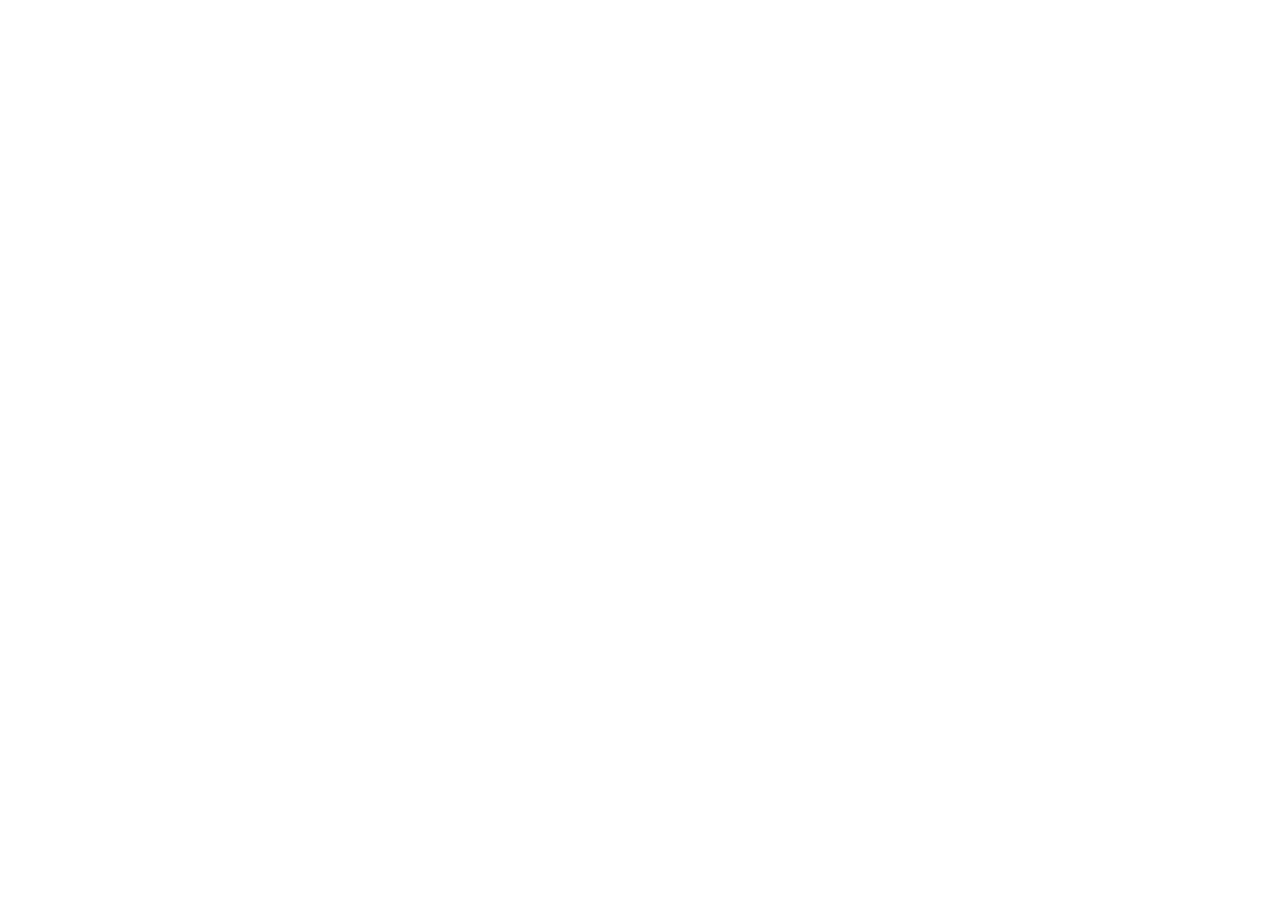
==== index.html @ 335eda8c "initial commit" ====
<!DOCTYPE html>
<html lang="en">
  <head>
    <meta charset="UTF-8" />
    <meta name="viewport" content="width=device-width, initial-scale=1.0" />
    <title>Expense Tracker</title>
    <link rel="stylesheet" href="style.css" />
  </head>
  <body>
    <script src="./app.js"></script>
  </body>
</html>
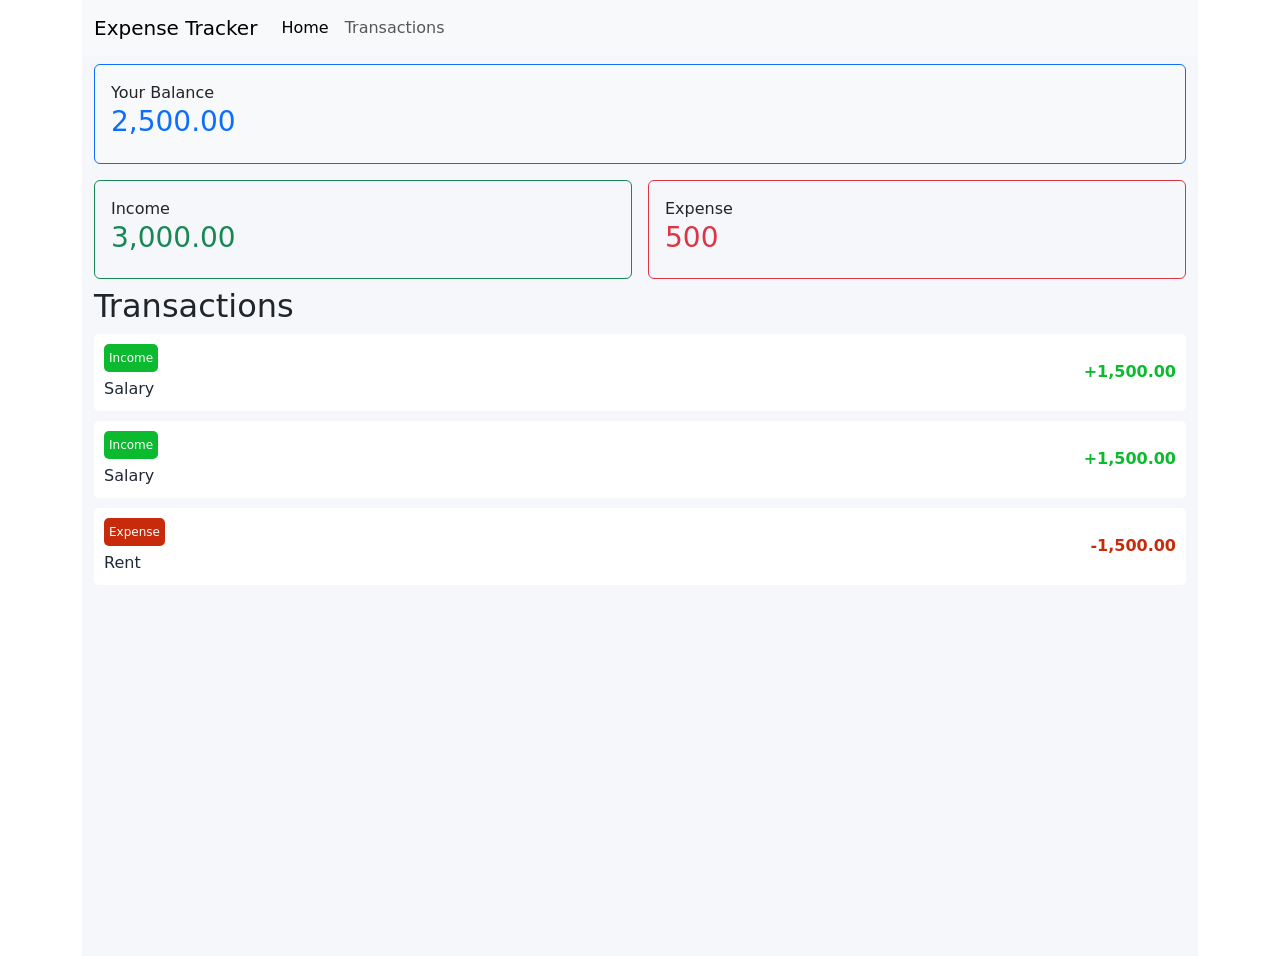
==== commit f4a77d17: "html & Css Added" ====
--- a/index.html
+++ b/index.html
@@ -5,8 +5,99 @@
     <meta name="viewport" content="width=device-width, initial-scale=1.0" />
     <title>Expense Tracker</title>
     <link rel="stylesheet" href="style.css" />
+    <link
+      href="https://cdn.jsdelivr.net/npm/bootstrap@5.0.2/dist/css/bootstrap.min.css"
+      rel="stylesheet"
+      integrity="sha384-EVSTQN3/azprG1Anm3QDgpJLIm9Nao0Yz1ztcQTwFspd3yD65VohhpuuCOmLASjC"
+      crossorigin="anonymous"
+    />
   </head>
   <body>
+    <div class="container">
+      <header>
+        <nav class="navbar navbar-expand-lg navbar-light bg-light">
+          <div class="container-fluid">
+            <a class="navbar-brand" href="#">Expense Tracker</a>
+            <button
+              class="navbar-toggler"
+              type="button"
+              data-bs-toggle="collapse"
+              data-bs-target="#navbarNavDropdown"
+              aria-controls="navbarNavDropdown"
+              aria-expanded="false"
+              aria-label="Toggle navigation"
+            >
+              <span class="navbar-toggler-icon"></span>
+            </button>
+            <div class="collapse navbar-collapse" id="navbarNavDropdown">
+              <ul class="navbar-nav">
+                <li class="nav-item">
+                  <a class="nav-link active" aria-current="page" href="#"
+                    >Home</a
+                  >
+                </li>
+                <li class="nav-item">
+                  <a class="nav-link" href="#">Transactions</a>
+                </li>
+              </ul>
+            </div>
+          </div>
+        </nav>
+      </header>
+      <main class="bg-container container">
+        <section class="d-flex flex-row flex-wrap">
+          <div class="border border-primary rounded bg-light my-2 p-3 w-100">
+            <span>Your Balance</span>
+            <h3 class="text-primary">2,500.00</h3>
+          </div>
+          <div
+            class="border border-success rounded my-2 me-2 p-3 flex-grow-1"
+            style="width: 40%"
+          >
+            <span>Income</span>
+            <h3 class="text-success">3,000.00</h3>
+          </div>
+          <div
+            class="border border-danger rounded my-2 ms-2 p-3 flex-grow-1"
+            style="width: 40%"
+          >
+            <span>Expense</span>
+            <h3 class="text-danger">500</h3>
+          </div>
+        </section>
+        <section>
+          <h2>Transactions</h2>
+          <ul>
+            <li class="transaction-item">
+              <div class="transaction-item-note">
+                <span class="type income">Income</span>
+                <span class="name">Salary</span>
+              </div>
+              <p class="amount green">+1,500.00</p>
+            </li>
+            <li class="transaction-item">
+              <div class="transaction-item-note">
+                <span class="type income">Income</span>
+                <span class="name">Salary</span>
+              </div>
+              <p class="amount green">+1,500.00</p>
+            </li>
+            <li class="transaction-item">
+              <div class="transaction-item-note">
+                <span class="type expense">Expense</span>
+                <span class="name">Rent</span>
+              </div>
+              <p class="amount red">-1,500.00</p>
+            </li>
+          </ul>
+        </section>
+      </main>
+    </div>
     <script src="./app.js"></script>
+    <script
+      src="https://cdn.jsdelivr.net/npm/bootstrap@5.0.2/dist/js/bootstrap.bundle.min.js"
+      integrity="sha384-MrcW6ZMFYlzcLA8Nl+NtUVF0sA7MsXsP1UyJoMp4YLEuNSfAP+JcXn/tWtIaxVXM"
+      crossorigin="anonymous"
+    ></script>
   </body>
 </html>
--- a/style.css
+++ b/style.css
@@ -0,0 +1,64 @@
+.bg-container {
+  background-color: #f5f7fb;
+  width: 100vw;
+  min-height: 100vh;
+}
+
+ul {
+  list-style-type: none;
+  padding: 0px !important;
+}
+
+.transaction-item {
+  display: flex;
+  justify-content: space-between;
+  align-items: center;
+  background-color: #ffffff;
+  border-radius: 5px;
+  padding: 10px;
+  box-shadow: 0, 32px, 32px, 15px rgba(0, 0, 0, 0.25);
+  margin-bottom: 10px;
+}
+
+.transaction-item-note {
+  display: flex;
+  flex-direction: column;
+  justify-content: center;
+  align-items: space-between;
+  align-content: space-between;
+}
+
+.type {
+  font-size: 12px;
+  padding: 5px;
+  color: #ffffff;
+  border-radius: 5px;
+  margin-bottom: 5px;
+}
+
+.name {
+  color: #1f2937;
+  font-weight: 500;
+}
+
+.income {
+  background-color: #0bba2e;
+}
+
+.expense {
+  background-color: #c72b0c;
+}
+
+.amount {
+  font-size: 16px;
+  font-weight: 700;
+  margin: 0px;
+}
+
+.green {
+  color: #0bba2e;
+}
+
+.red {
+  color: #c72b0c;
+}
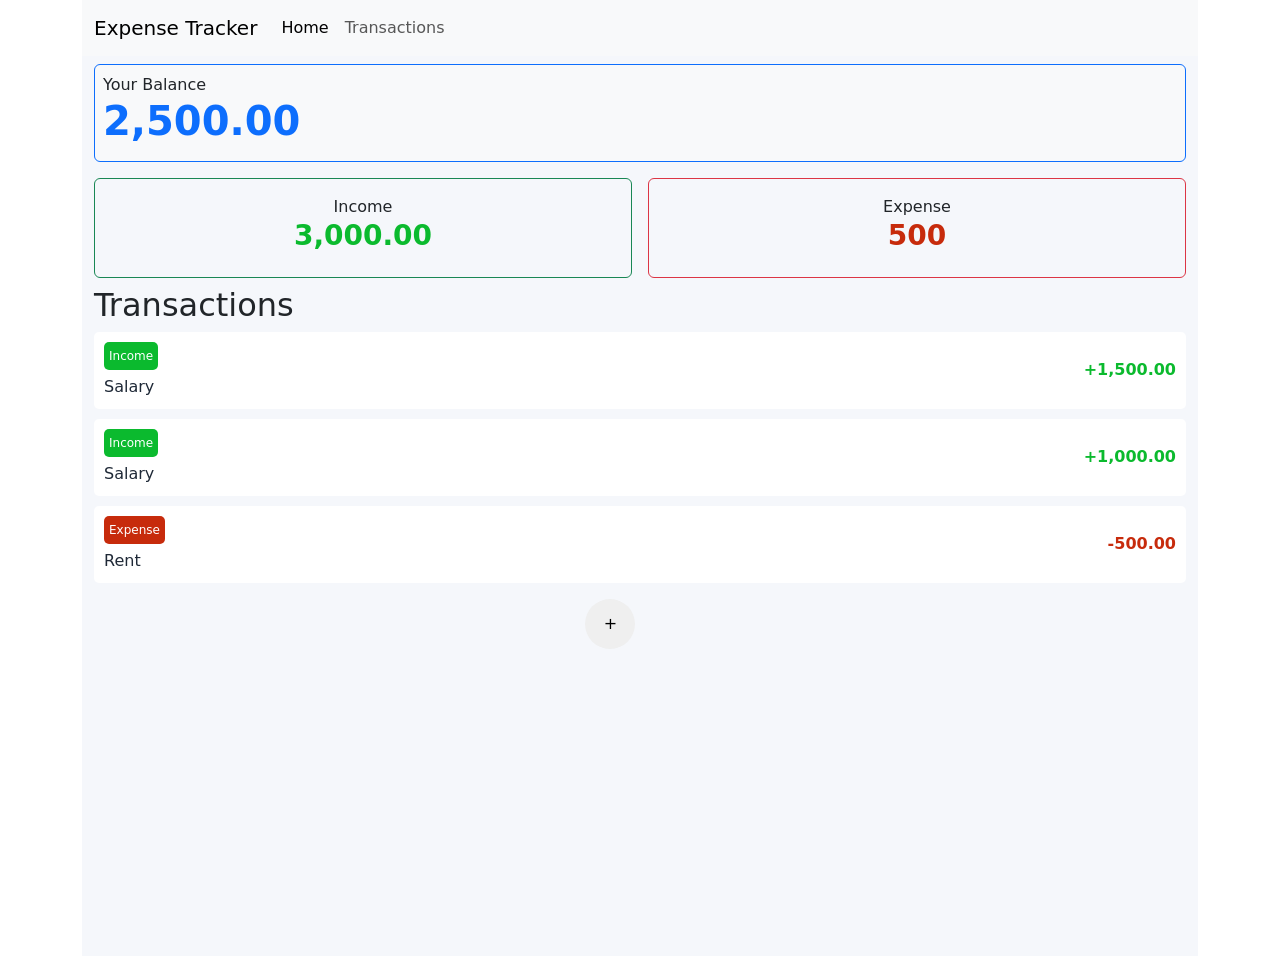
==== commit ddea9372: "mobile approach done" ====
--- a/index.html
+++ b/index.html
@@ -46,23 +46,23 @@
       </header>
       <main class="bg-container container">
         <section class="d-flex flex-row flex-wrap">
-          <div class="border border-primary rounded bg-light my-2 p-3 w-100">
+          <div class="border border-primary rounded bg-light my-2 p-2 w-100">
             <span>Your Balance</span>
-            <h3 class="text-primary">2,500.00</h3>
+            <h3 class="text-primary balance">2,500.00</h3>
           </div>
           <div
-            class="border border-success rounded my-2 me-2 p-3 flex-grow-1"
+            class="border border-success rounded my-2 me-2 p-3 flex-grow-1 text-center"
             style="width: 40%"
           >
             <span>Income</span>
-            <h3 class="text-success">3,000.00</h3>
+            <h3 class="green fw-bold">3,000.00</h3>
           </div>
           <div
-            class="border border-danger rounded my-2 ms-2 p-3 flex-grow-1"
+            class="border border-danger rounded my-2 ms-2 p-3 flex-grow-1 text-center"
             style="width: 40%"
           >
             <span>Expense</span>
-            <h3 class="text-danger">500</h3>
+            <h3 class="red fw-bold">500</h3>
           </div>
         </section>
         <section>
@@ -80,17 +80,41 @@
                 <span class="type income">Income</span>
                 <span class="name">Salary</span>
               </div>
-              <p class="amount green">+1,500.00</p>
+              <p class="amount green">+1,000.00</p>
             </li>
             <li class="transaction-item">
               <div class="transaction-item-note">
                 <span class="type expense">Expense</span>
                 <span class="name">Rent</span>
               </div>
-              <p class="amount red">-1,500.00</p>
+              <p class="amount red">-500.00</p>
             </li>
           </ul>
         </section>
+        <section class="hide" id="addtransaction">
+          <form action="">
+            <input type="text" placeholder="Transaction Name" />
+            <input type="text" placeholder="Amount" />
+            <div class="radio-group">
+              <div class="d-flex align-items-center">
+                <label for="Income" class="green"> Income</label>
+                <input type="radio" name="type" value="Income" id="Income" />
+              </div>
+              <div class="d-flex align-items-center">
+                <label for="Expense" class="red"> Expense</label>
+                <input type="radio" name="type" value="Expense" id="Expense" />
+              </div>
+            </div>
+            <button class="add-button btn-primary">Add Transaction</button>
+          </form>
+        </section>
+
+        <button
+          class="float-button btn-primary"
+          id="addTransactionBtnContainer"
+        >
+          +
+        </button>
       </main>
     </div>
     <script src="./app.js"></script>
--- a/style.css
+++ b/style.css
@@ -2,6 +2,11 @@
   background-color: #f5f7fb;
   width: 100vw;
   min-height: 100vh;
+}
+
+.balance {
+  font-size: 40px;
+  font-weight: 800;
 }
 
 ul {
@@ -16,7 +21,7 @@
   background-color: #ffffff;
   border-radius: 5px;
   padding: 10px;
-  box-shadow: 0, 32px, 32px, 15px rgba(0, 0, 0, 0.25);
+  box-shadow: 0, 5px, 15px, rgba(0, 0, 0, 0.08);
   margin-bottom: 10px;
 }
 
@@ -62,3 +67,63 @@
 .red {
   color: #c72b0c;
 }
+
+form {
+  display: flex;
+  flex-direction: column;
+  justify-content: center;
+  align-items: center;
+}
+
+input[type="text"] {
+  border: none;
+  margin-bottom: 10px;
+  width: 100%;
+  outline: none;
+  padding: 10px;
+  border-radius: 10px;
+  box-shadow: 0 1px 3px rgba(0, 0, 0, 0.06);
+}
+
+.radio-group {
+  display: flex;
+  justify-content: space-around;
+  align-items: center;
+  background-color: #ffffff;
+  padding: 10px;
+  border-radius: 10px;
+  box-shadow: 0 1px 3px rgba(0, 0, 0, 0.06);
+  width: 100%;
+}
+
+label {
+  font-size: 16px;
+  font-weight: 700;
+  margin-right: 5px;
+}
+
+.add-button {
+  border: none;
+  cursor: pointer;
+  outline: none;
+  padding: 10px;
+  font-size: 16px;
+  font-weight: 700;
+  border-radius: 10px;
+  width: 90%;
+  margin-top: 10px;
+}
+
+.hide {
+  display: none !important;
+}
+
+.float-button {
+  border: none;
+  width: 50px;
+  height: 50px;
+  /* padding: 20px; */
+  border-radius: 50%;
+  position: relative;
+  left: 45%;
+}
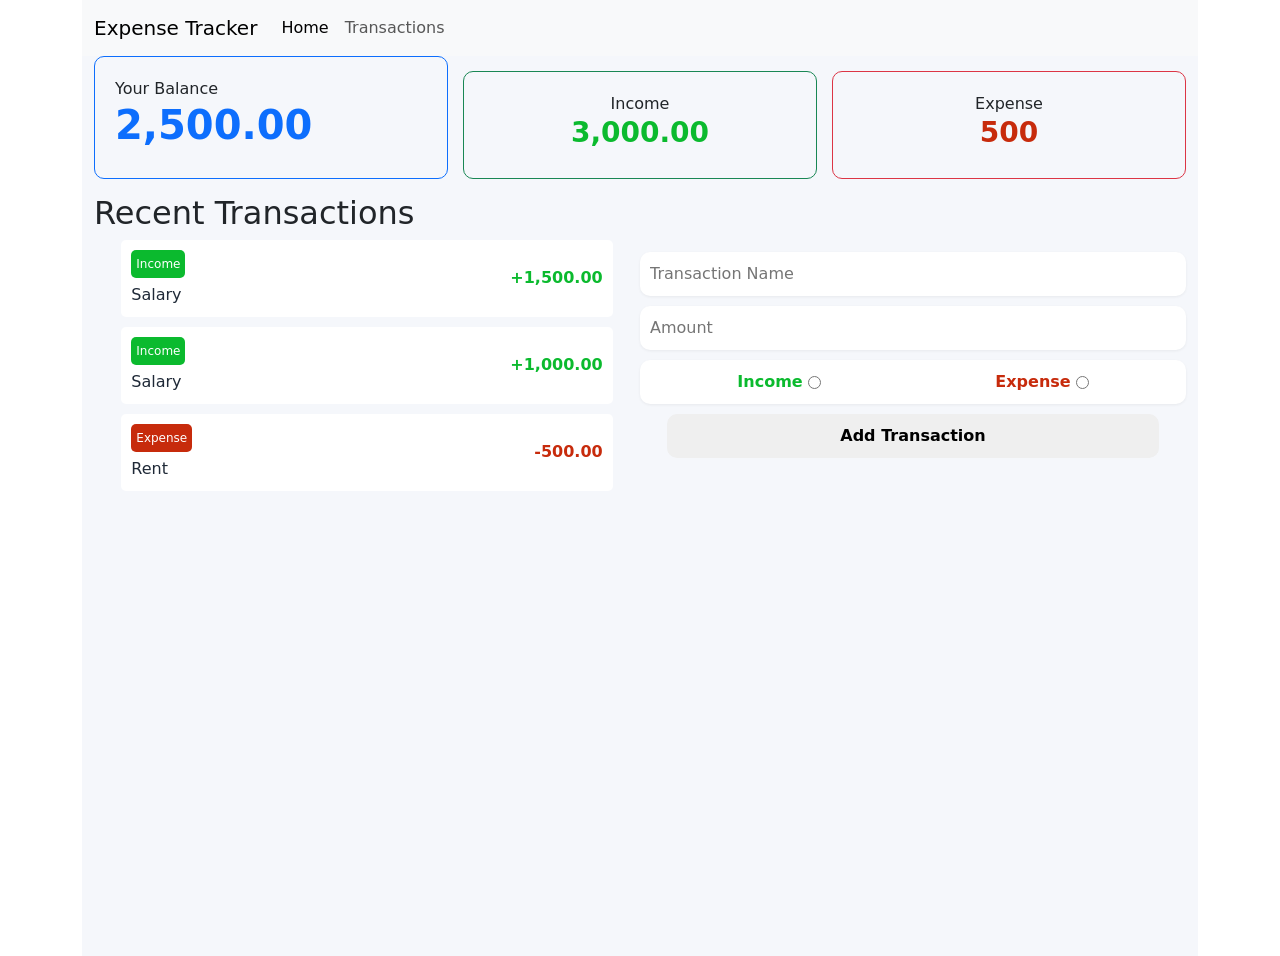
==== commit d7b2df1b: "added pc version" ====
--- a/index.html
+++ b/index.html
@@ -45,76 +45,77 @@
         </nav>
       </header>
       <main class="bg-container container">
-        <section class="d-flex flex-row flex-wrap">
-          <div class="border border-primary rounded bg-light my-2 p-2 w-100">
+        <section class="summary">
+          <div class="border border-primary balance-card">
             <span>Your Balance</span>
             <h3 class="text-primary balance">2,500.00</h3>
           </div>
-          <div
-            class="border border-success rounded my-2 me-2 p-3 flex-grow-1 text-center"
-            style="width: 40%"
-          >
+          <div class="border border-success income-card" style="width: 40%">
             <span>Income</span>
             <h3 class="green fw-bold">3,000.00</h3>
           </div>
-          <div
-            class="border border-danger rounded my-2 ms-2 p-3 flex-grow-1 text-center"
-            style="width: 40%"
-          >
+          <div class="border border-danger expense-card" style="width: 40%">
             <span>Expense</span>
             <h3 class="red fw-bold">500</h3>
           </div>
         </section>
-        <section>
-          <h2>Transactions</h2>
-          <ul>
-            <li class="transaction-item">
-              <div class="transaction-item-note">
-                <span class="type income">Income</span>
-                <span class="name">Salary</span>
+        <section class="bottom-container">
+          <div class="recent-trnasactions-container">
+            <h2>Recent Transactions</h2>
+            <ul>
+              <li class="transaction-item">
+                <div class="transaction-item-note">
+                  <span class="type income">Income</span>
+                  <span class="name">Salary</span>
+                </div>
+                <p class="amount green">+1,500.00</p>
+              </li>
+              <li class="transaction-item">
+                <div class="transaction-item-note">
+                  <span class="type income">Income</span>
+                  <span class="name">Salary</span>
+                </div>
+                <p class="amount green">+1,000.00</p>
+              </li>
+              <li class="transaction-item">
+                <div class="transaction-item-note">
+                  <span class="type expense">Expense</span>
+                  <span class="name">Rent</span>
+                </div>
+                <p class="amount red">-500.00</p>
+              </li>
+            </ul>
+          </div>
+
+          <div class="form-container">
+            <form action="" class="hide" id="addtransaction">
+              <input type="text" placeholder="Transaction Name" />
+              <input type="text" placeholder="Amount" />
+              <div class="radio-group">
+                <div class="d-flex align-items-center">
+                  <label for="Income" class="green"> Income</label>
+                  <input type="radio" name="type" value="Income" id="Income" />
+                </div>
+                <div class="d-flex align-items-center">
+                  <label for="Expense" class="red"> Expense</label>
+                  <input
+                    type="radio"
+                    name="type"
+                    value="Expense"
+                    id="Expense"
+                  />
+                </div>
               </div>
-              <p class="amount green">+1,500.00</p>
-            </li>
-            <li class="transaction-item">
-              <div class="transaction-item-note">
-                <span class="type income">Income</span>
-                <span class="name">Salary</span>
-              </div>
-              <p class="amount green">+1,000.00</p>
-            </li>
-            <li class="transaction-item">
-              <div class="transaction-item-note">
-                <span class="type expense">Expense</span>
-                <span class="name">Rent</span>
-              </div>
-              <p class="amount red">-500.00</p>
-            </li>
-          </ul>
+              <button class="add-button btn-primary">Add Transaction</button>
+            </form>
+            <button
+              class="float-button btn-primary"
+              id="addTransactionBtnContainer"
+            >
+              +
+            </button>
+          </div>
         </section>
-        <section class="hide" id="addtransaction">
-          <form action="">
-            <input type="text" placeholder="Transaction Name" />
-            <input type="text" placeholder="Amount" />
-            <div class="radio-group">
-              <div class="d-flex align-items-center">
-                <label for="Income" class="green"> Income</label>
-                <input type="radio" name="type" value="Income" id="Income" />
-              </div>
-              <div class="d-flex align-items-center">
-                <label for="Expense" class="red"> Expense</label>
-                <input type="radio" name="type" value="Expense" id="Expense" />
-              </div>
-            </div>
-            <button class="add-button btn-primary">Add Transaction</button>
-          </form>
-        </section>
-
-        <button
-          class="float-button btn-primary"
-          id="addTransactionBtnContainer"
-        >
-          +
-        </button>
       </main>
     </div>
     <script src="./app.js"></script>
--- a/style.css
+++ b/style.css
@@ -2,6 +2,33 @@
   background-color: #f5f7fb;
   width: 100vw;
   min-height: 100vh;
+}
+
+.summary {
+  display: flex;
+  justify-content: center;
+  flex-wrap: wrap;
+  margin-bottom: 15px;
+}
+
+.balance-card {
+  padding: 20px;
+  width: 100%;
+  border-radius: 10px;
+}
+
+.income-card,
+.expense-card {
+  padding: 20px;
+  width: 50%;
+  flex-grow: 1;
+  border-radius: 10px;
+  margin-top: 15px;
+  text-align: center;
+}
+
+.expense-card {
+  margin-left: 10px;
 }
 
 .balance {
@@ -12,6 +39,11 @@
 ul {
   list-style-type: none;
   padding: 0px !important;
+  max-width: 100%;
+  display: flex;
+  flex-direction: column;
+  justify-content: center;
+  align-items: center;
 }
 
 .transaction-item {
@@ -23,6 +55,8 @@
   padding: 10px;
   box-shadow: 0, 5px, 15px, rgba(0, 0, 0, 0.08);
   margin-bottom: 10px;
+  width: 90%;
+  max-width: 600px;
 }
 
 .transaction-item-note {
@@ -127,3 +161,36 @@
   position: relative;
   left: 45%;
 }
+
+@media screen and (min-width: 992px) {
+  .summary {
+    flex-wrap: nowrap;
+  }
+
+  .balance-card {
+    width: 40%;
+  }
+  .income-card,
+  .expense-card {
+    width: 20%;
+    flex-grow: 0;
+    margin-left: 15px;
+  }
+
+  .bottom-container {
+    display: flex;
+    justify-content: space-around;
+    align-items: center;
+  }
+
+  .recent-trnasactions-container,
+  .form-container {
+    width: 50%;
+  }
+  .hide {
+    display: flex !important;
+  }
+  .float-button {
+    display: none;
+  }
+}
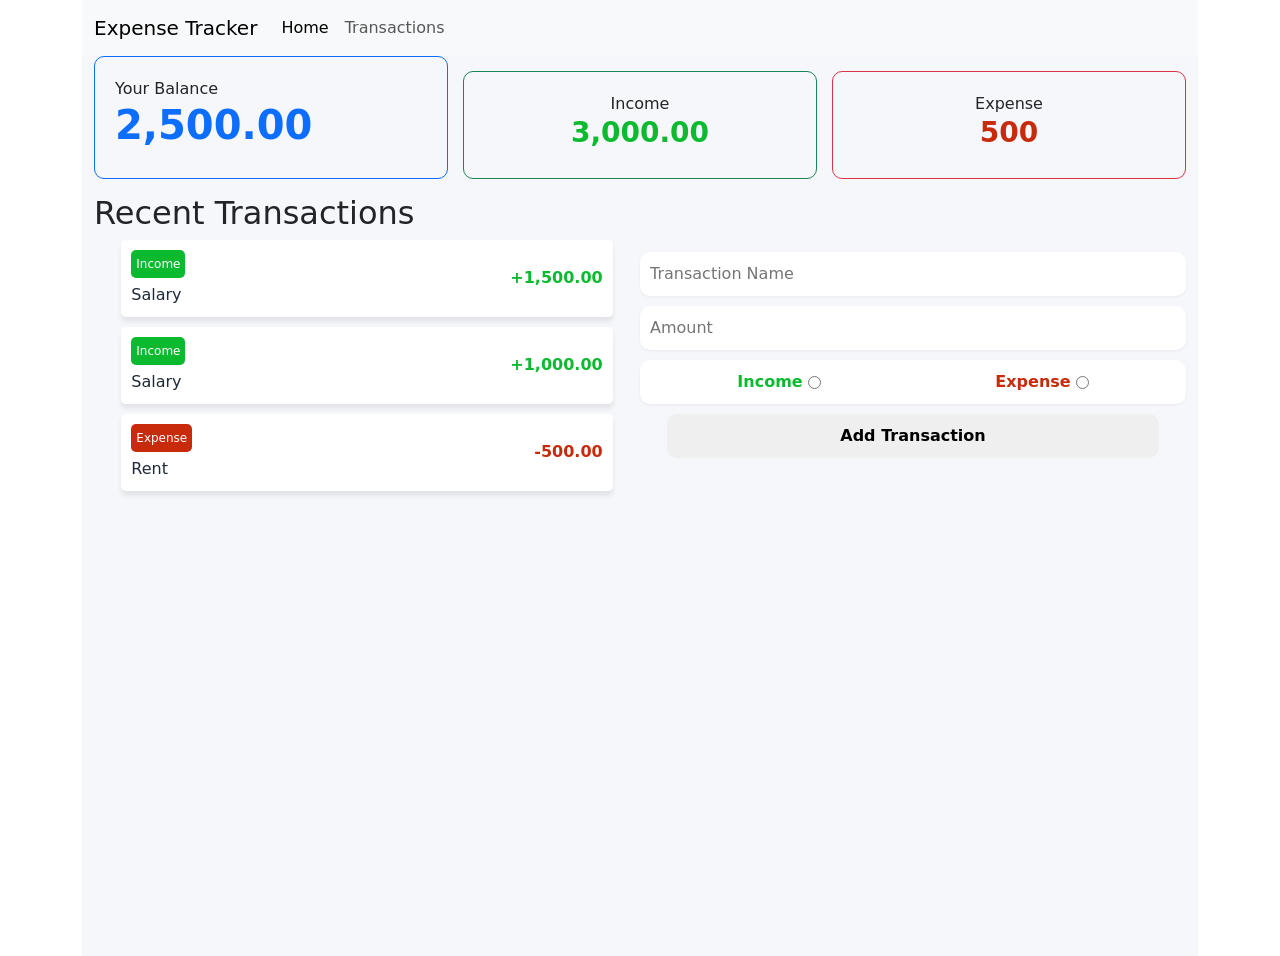
==== commit e5c634e8: "all transactions page implemented" ====
--- a/index.html
+++ b/index.html
@@ -32,12 +32,17 @@
             <div class="collapse navbar-collapse" id="navbarNavDropdown">
               <ul class="navbar-nav">
                 <li class="nav-item">
-                  <a class="nav-link active" aria-current="page" href="#"
+                  <a
+                    class="nav-link active"
+                    aria-current="page"
+                    href="./index.html"
                     >Home</a
                   >
                 </li>
                 <li class="nav-item">
-                  <a class="nav-link" href="#">Transactions</a>
+                  <a class="nav-link" href="./transactions.html"
+                    >Transactions</a
+                  >
                 </li>
               </ul>
             </div>
--- a/style.css
+++ b/style.css
@@ -53,7 +53,7 @@
   background-color: #ffffff;
   border-radius: 5px;
   padding: 10px;
-  box-shadow: 0, 5px, 15px, rgba(0, 0, 0, 0.08);
+  box-shadow: 0 5px 5px rgba(0, 0, 0, 0.08);
   margin-bottom: 10px;
   width: 90%;
   max-width: 600px;
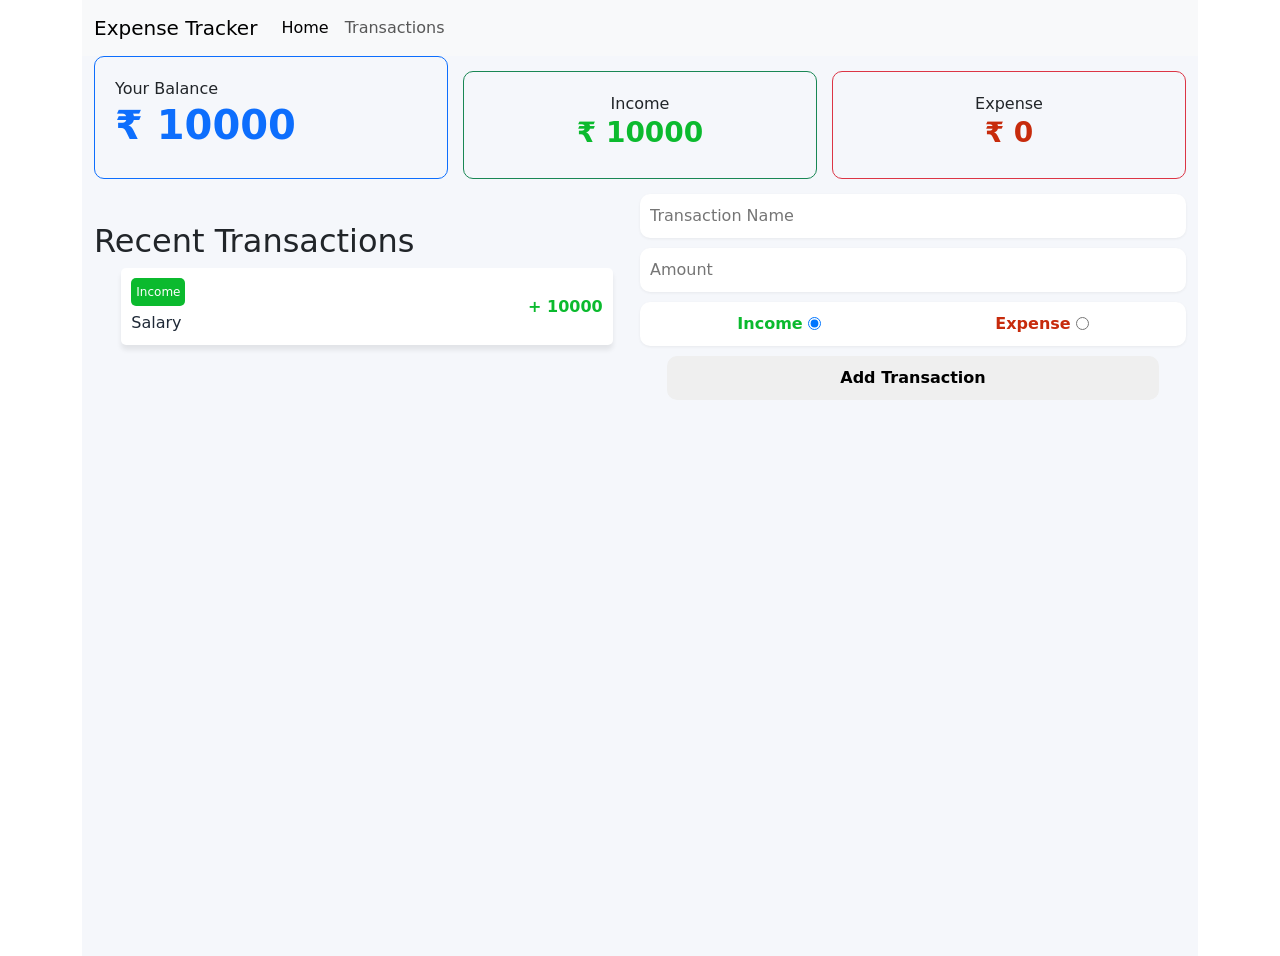
==== commit 0553f504: "Added primary js Functiionality" ====
--- a/index.html
+++ b/index.html
@@ -53,53 +53,42 @@
         <section class="summary">
           <div class="border border-primary balance-card">
             <span>Your Balance</span>
-            <h3 class="text-primary balance">2,500.00</h3>
+            <h3 class="text-primary balance" id="balance"></h3>
           </div>
           <div class="border border-success income-card" style="width: 40%">
             <span>Income</span>
-            <h3 class="green fw-bold">3,000.00</h3>
+            <h3 class="green fw-bold" id="totalIncome"></h3>
           </div>
           <div class="border border-danger expense-card" style="width: 40%">
             <span>Expense</span>
-            <h3 class="red fw-bold">500</h3>
+            <h3 class="red fw-bold" id="totalExpense"></h3>
           </div>
         </section>
         <section class="bottom-container">
           <div class="recent-trnasactions-container">
             <h2>Recent Transactions</h2>
-            <ul>
-              <li class="transaction-item">
-                <div class="transaction-item-note">
-                  <span class="type income">Income</span>
-                  <span class="name">Salary</span>
-                </div>
-                <p class="amount green">+1,500.00</p>
-              </li>
-              <li class="transaction-item">
-                <div class="transaction-item-note">
-                  <span class="type income">Income</span>
-                  <span class="name">Salary</span>
-                </div>
-                <p class="amount green">+1,000.00</p>
-              </li>
-              <li class="transaction-item">
-                <div class="transaction-item-note">
-                  <span class="type expense">Expense</span>
-                  <span class="name">Rent</span>
-                </div>
-                <p class="amount red">-500.00</p>
-              </li>
-            </ul>
+            <ul id="RecentTransactions"></ul>
           </div>
 
           <div class="form-container">
             <form action="" class="hide" id="addtransaction">
-              <input type="text" placeholder="Transaction Name" />
-              <input type="text" placeholder="Amount" />
+              <input
+                type="text"
+                placeholder="Transaction Name"
+                required
+                id="transactionName"
+              />
+              <input type="text" placeholder="Amount" required id="amount" />
               <div class="radio-group">
                 <div class="d-flex align-items-center">
                   <label for="Income" class="green"> Income</label>
-                  <input type="radio" name="type" value="Income" id="Income" />
+                  <input
+                    type="radio"
+                    name="type"
+                    value="Income"
+                    id="Income"
+                    checked
+                  />
                 </div>
                 <div class="d-flex align-items-center">
                   <label for="Expense" class="red"> Expense</label>
@@ -111,7 +100,9 @@
                   />
                 </div>
               </div>
-              <button class="add-button btn-primary">Add Transaction</button>
+              <button class="add-button btn-primary" type="submit">
+                Add Transaction
+              </button>
             </form>
             <button
               class="float-button btn-primary"
